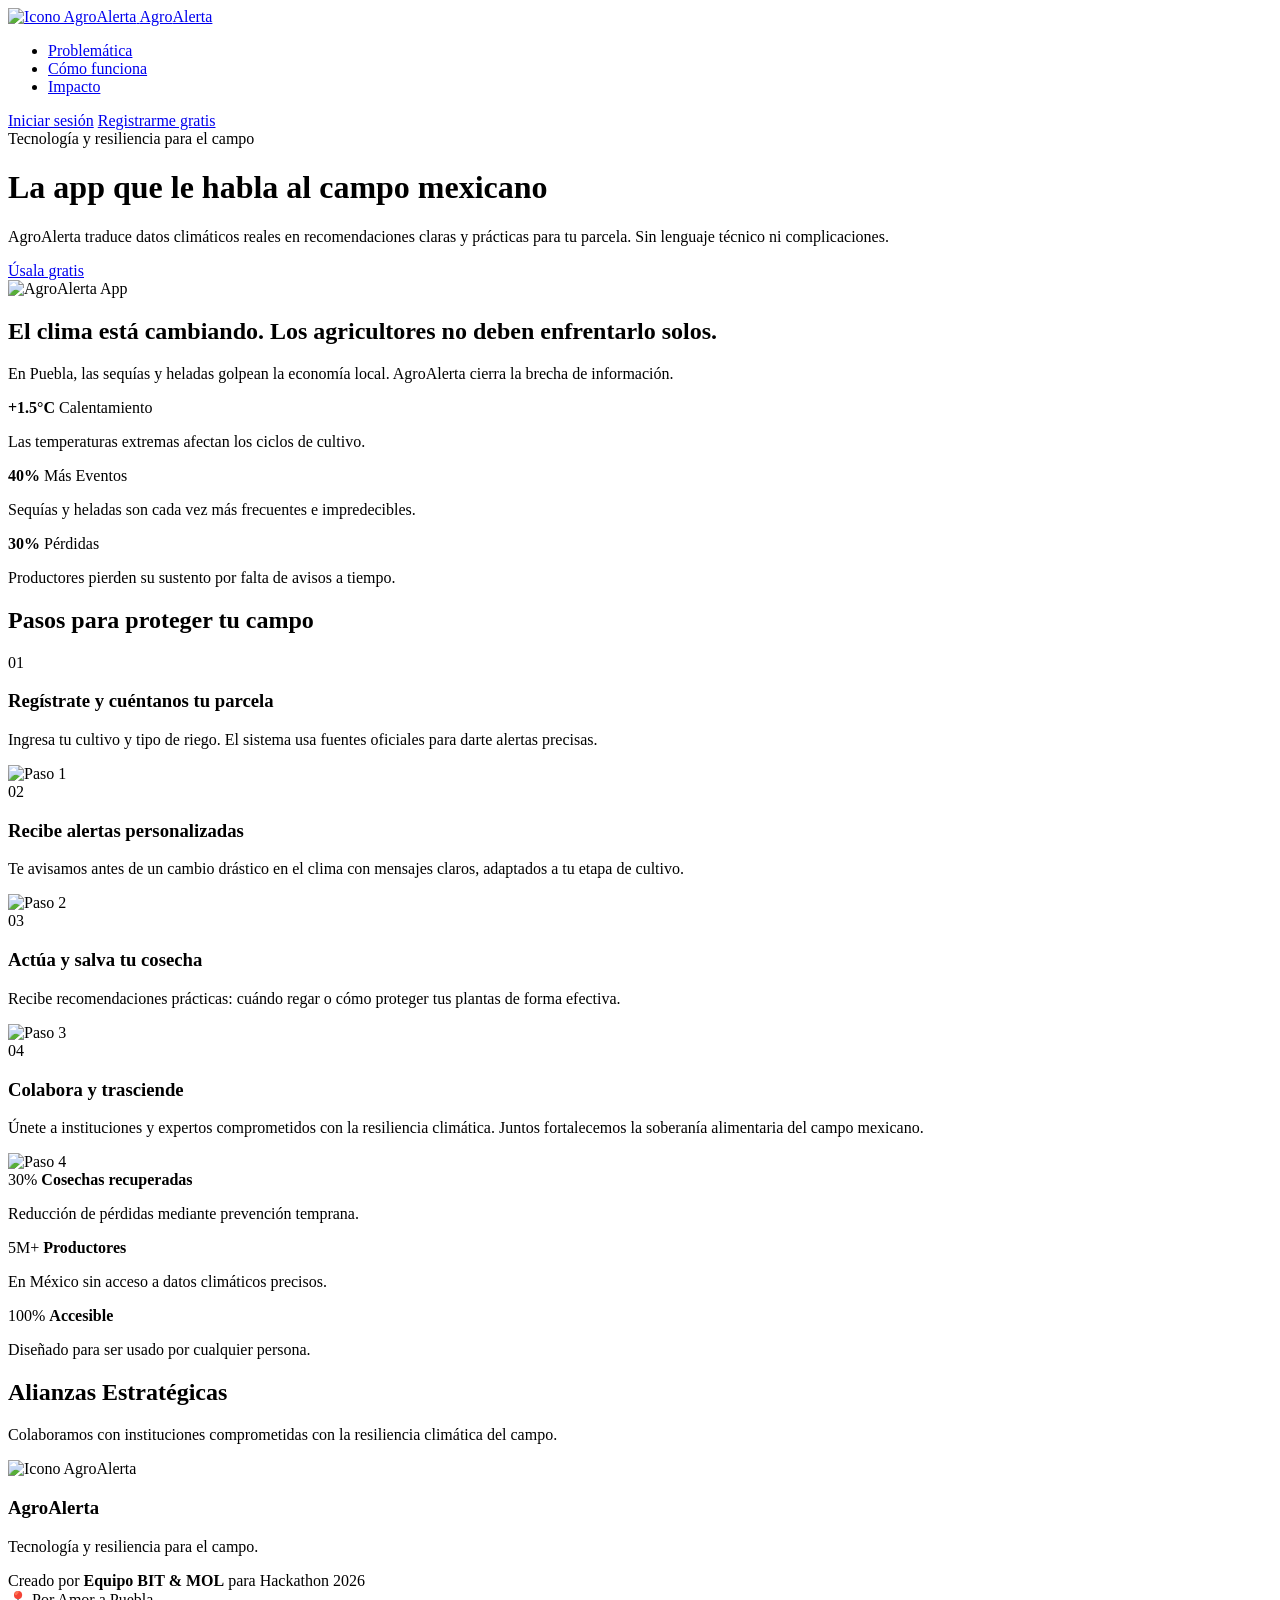
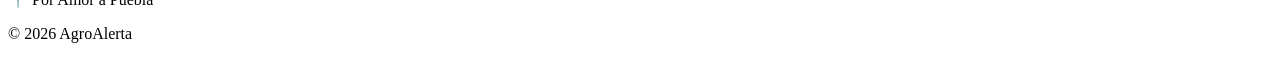
==== index.html @ 93009307 "Add files via upload" ====
<!DOCTYPE html>
<html lang="es">
<head>
    <meta charset="UTF-8">
    <meta name="viewport" content="width=device-width, initial-scale=1.0">
    <title>AgroAlerta — Resiliencia para el campo</title>
    <link rel="preconnect" href="https://fonts.googleapis.com">
    <link href="https://fonts.googleapis.com/css2?family=Plus+Jakarta+Sans:wght@400;500;600;700;800&family=Playfair+Display:wght@700;800&display=swap" rel="stylesheet">
    <link rel="stylesheet" href="css/index.css">
</head>
<body>

    <nav class="navbar">
        <div class="container nav-flex">
            <a href="#" class="logo">
                <img src="assets/images/logo.png" alt="Icono AgroAlerta" class="nav-logo-img">
                <span class="logo-text">Agro<span>Alerta</span></span>
            </a>
            <ul class="nav-links">
                <li><a href="#problema">Problemática</a></li>
                <li><a href="#funciona">Cómo funciona</a></li>
                <li><a href="#impacto">Impacto</a></li>
            </ul>
            <div class="nav-btns">
                <a href="pages/login.html" class="btn-text">Iniciar sesión</a>
                <a href="pages/registrarse.html" class="btn-primary">Registrarme gratis</a>
            </div>
        </div>
    </nav>

    <header class="hero">
        <div class="container hero-grid">
            <div class="hero-text">
                <span class="tagline">Tecnología y resiliencia para el campo</span>
                <h1>La app que le habla al campo mexicano</h1>
                <p>AgroAlerta traduce datos climáticos reales en recomendaciones claras y prácticas para tu parcela. Sin lenguaje técnico ni complicaciones.</p>
                <div class="hero-actions">
                    <a href="pages/registrarse.html" class="btn-primary btn-lg">Úsala gratis</a>
                </div>
            </div>
            <div class="hero-visual">
                <div class="visual-container">
                    <img src="assets/images/index1.png" alt="AgroAlerta App" class="hero-img-main">
                </div>
            </div>
        </div>
    </header>

    <section class="problem" id="problema">
        <div class="container">
            <div class="section-header">
                <h2 class="title-lg">El clima está cambiando. Los agricultores no deben enfrentarlo solos.</h2>
                <p>En Puebla, las sequías y heladas golpean la economía local. AgroAlerta cierra la brecha de información.</p>
            </div>
            <div class="stats-grid">
                <div class="stat-card">
                    <strong>+1.5°C</strong>
                    <span>Calentamiento</span>
                    <p>Las temperaturas extremas afectan los ciclos de cultivo.</p>
                </div>
                <div class="stat-card">
                    <strong>40%</strong>
                    <span>Más Eventos</span>
                    <p>Sequías y heladas son cada vez más frecuentes e impredecibles.</p>
                </div>
                <div class="stat-card">
                    <strong>30%</strong>
                    <span>Pérdidas</span>
                    <p>Productores pierden su sustento por falta de avisos a tiempo.</p>
                </div>
            </div>
        </div>
    </section>

    <section class="how" id="funciona">
        <div class="container">
            <h2 class="section-title">Pasos para proteger tu campo</h2>
            
            <div class="step">
                <div class="step-info">
                    <span class="n">01</span>
                    <h3>Regístrate y cuéntanos tu parcela</h3>
                    <p>Ingresa tu cultivo y tipo de riego. El sistema usa fuentes oficiales para darte alertas precisas.</p>
                </div>
                <div class="step-media"><img src="assets/images/index2.png" alt="Paso 1"></div>
            </div>

            <div class="step reverse">
                <div class="step-info">
                    <span class="n">02</span>
                    <h3>Recibe alertas personalizadas</h3>
                    <p>Te avisamos antes de un cambio drástico en el clima con mensajes claros, adaptados a tu etapa de cultivo.</p>
                </div>
                <div class="step-media"><img src="assets/images/index3.png" alt="Paso 2"></div>
            </div>

            <div class="step">
                <div class="step-info">
                    <span class="n">03</span>
                    <h3>Actúa y salva tu cosecha</h3>
                    <p>Recibe recomendaciones prácticas: cuándo regar o cómo proteger tus plantas de forma efectiva.</p>
                </div>
                <div class="step-media"><img src="assets/images/index4.png" alt="Paso 3"></div>
            </div>

            <div class="step reverse">
                <div class="step-info">
                    <span class="n">04</span>
                    <h3>Colabora y trasciende</h3>
                    <p>Únete a instituciones y expertos comprometidos con la resiliencia climática. Juntos fortalecemos la soberanía alimentaria del campo mexicano.</p>
                </div>
                <div class="step-media"><img src="assets/images/index5.png" alt="Paso 4"></div>
            </div>
        </div>
    </section>

    <section class="impact" id="impacto">
        <div class="container impact-grid">
            <div class="impact-item">
                <span class="num">30%</span>
                <strong>Cosechas recuperadas</strong>
                <p>Reducción de pérdidas mediante prevención temprana.</p>
            </div>
            <div class="impact-item">
                <span class="num">5M+</span>
                <strong>Productores</strong>
                <p>En México sin acceso a datos climáticos precisos.</p>
            </div>
            <div class="impact-item">
                <span class="num">100%</span>
                <strong>Accesible</strong>
                <p>Diseñado para ser usado por cualquier persona.</p>
            </div>
        </div>
    </section>

    <section class="alliances" id="alianzas">
        <div class="container">
            <h2 class="section-title-large">Alianzas Estratégicas</h2>
            <p class="section-sub">Colaboramos con instituciones comprometidas con la resiliencia climática del campo.</p>
        </div>
    </section>

    <footer class="footer">
        <div class="container">
            <div class="footer-top">
                <div class="footer-info">
                    <div class="footer-logo-brand">
                        <img src="assets/images/logo.png" alt="Icono AgroAlerta" class="footer-logo-img">
                        <h3>Agro<span>Alerta</span></h3>
                    </div>
                    <p>Tecnología y resiliencia para el campo.</p>
                </div>
                <div class="badge">
                    Creado por <strong>Equipo BIT & MOL</strong> para Hackathon 2026 <br>
                    <span>📍 Por Amor a Puebla</span>
                </div>
            </div>
            <div class="footer-bottom">
                <p>© 2026 AgroAlerta</p>
            </div>
        </div>
    </footer>

    <script src="js/index.js"></script>
</body>
</html>
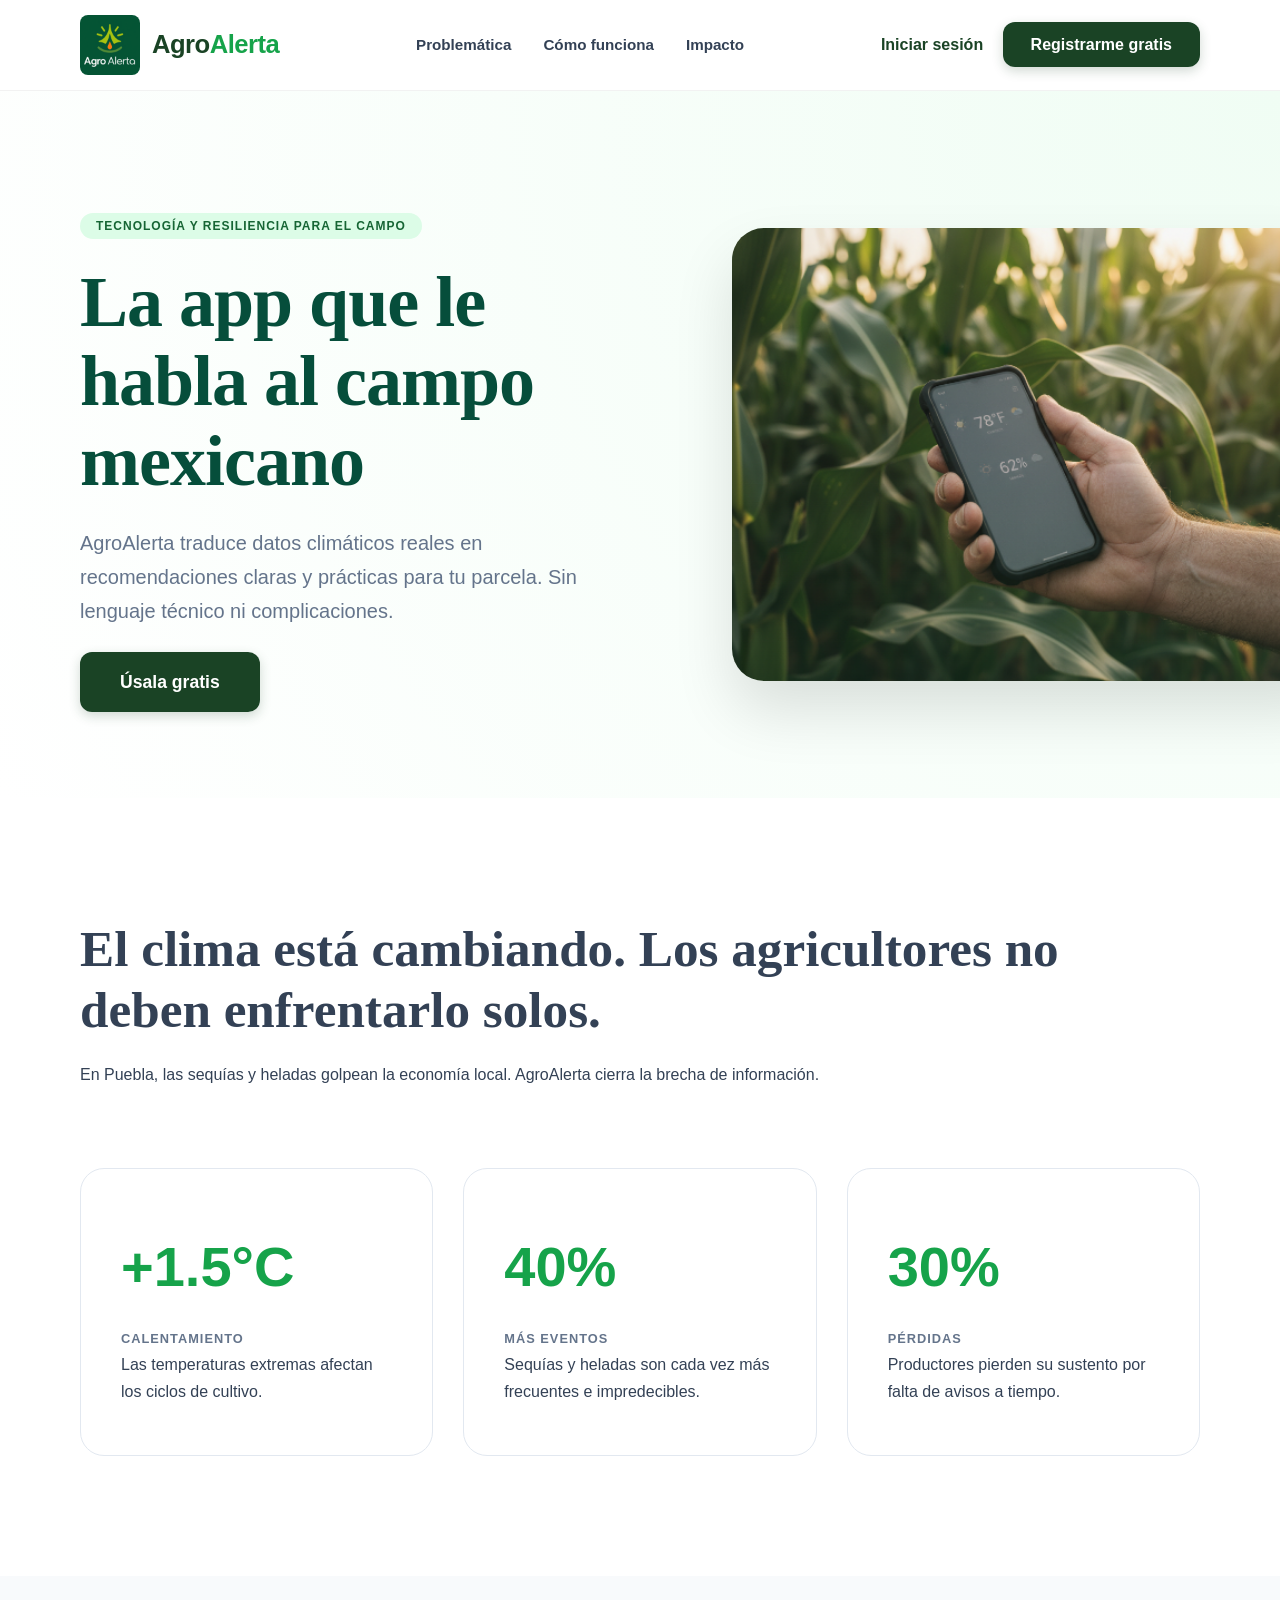
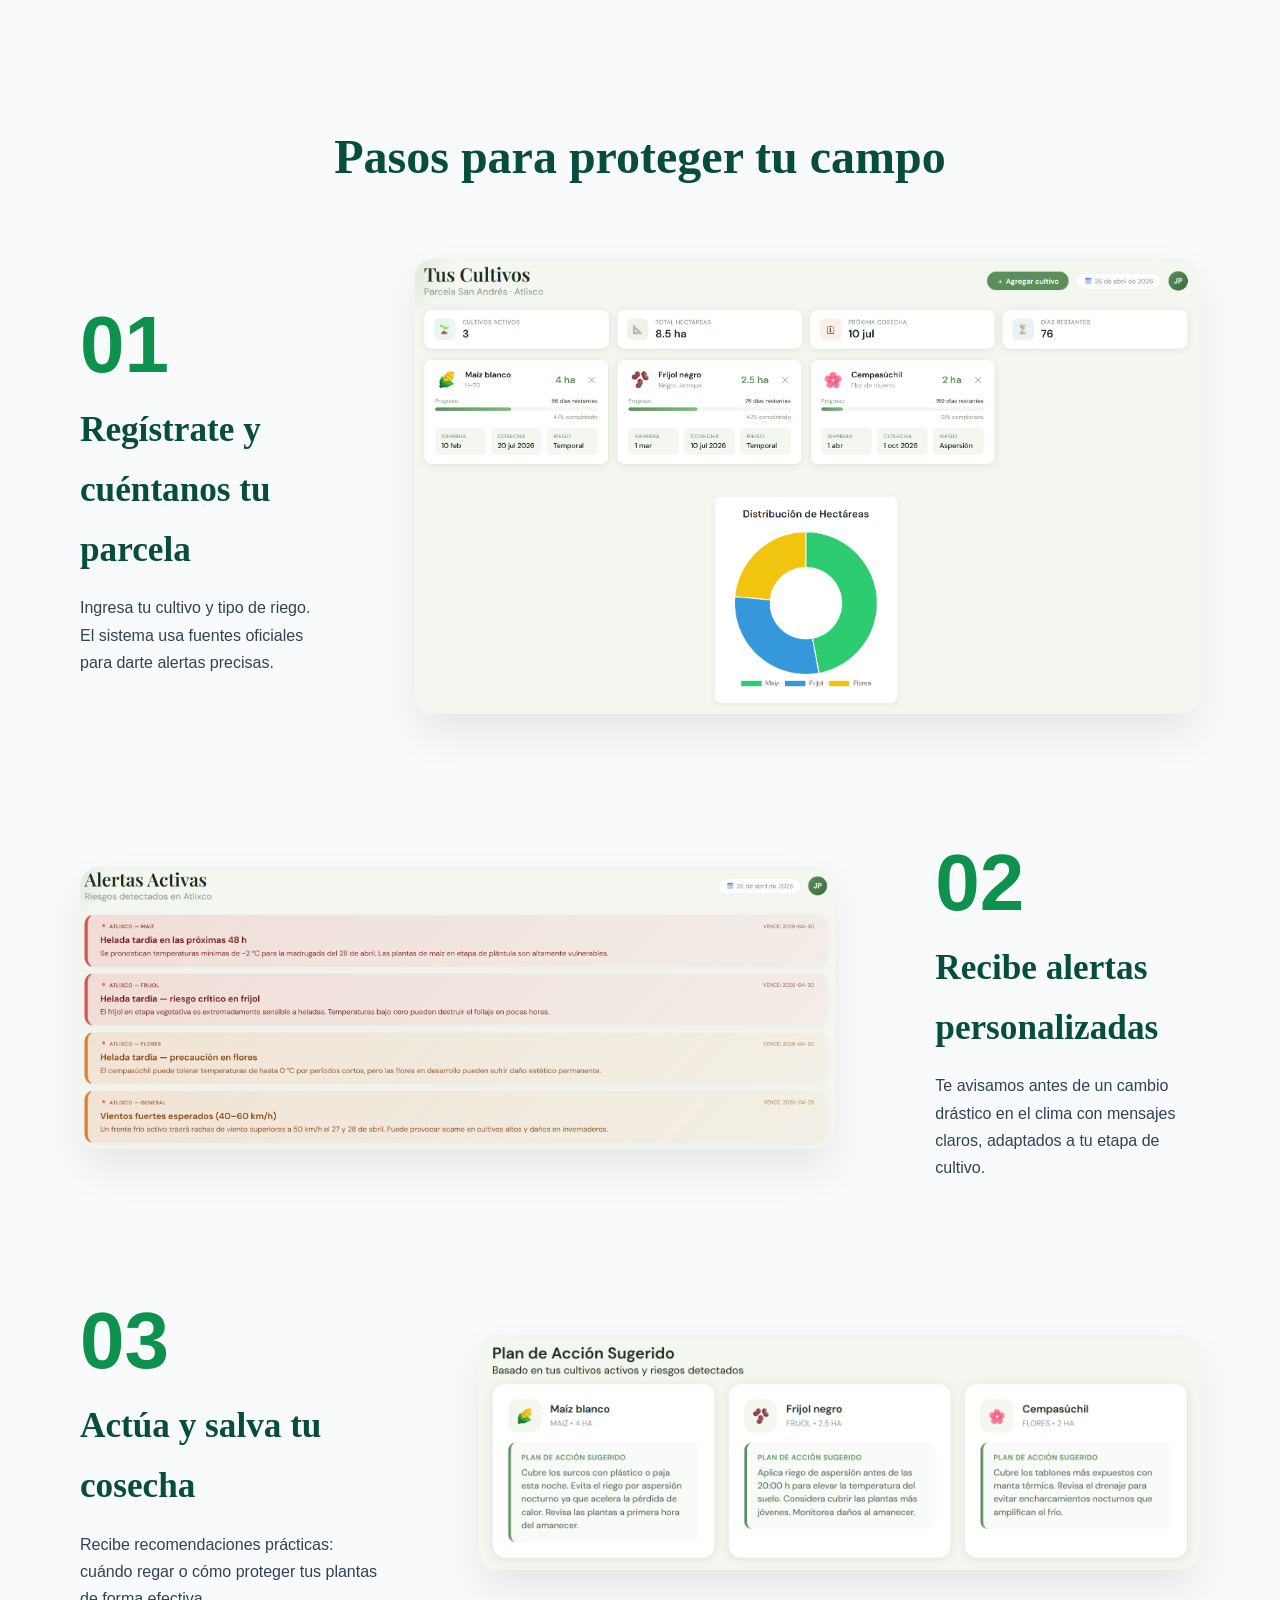
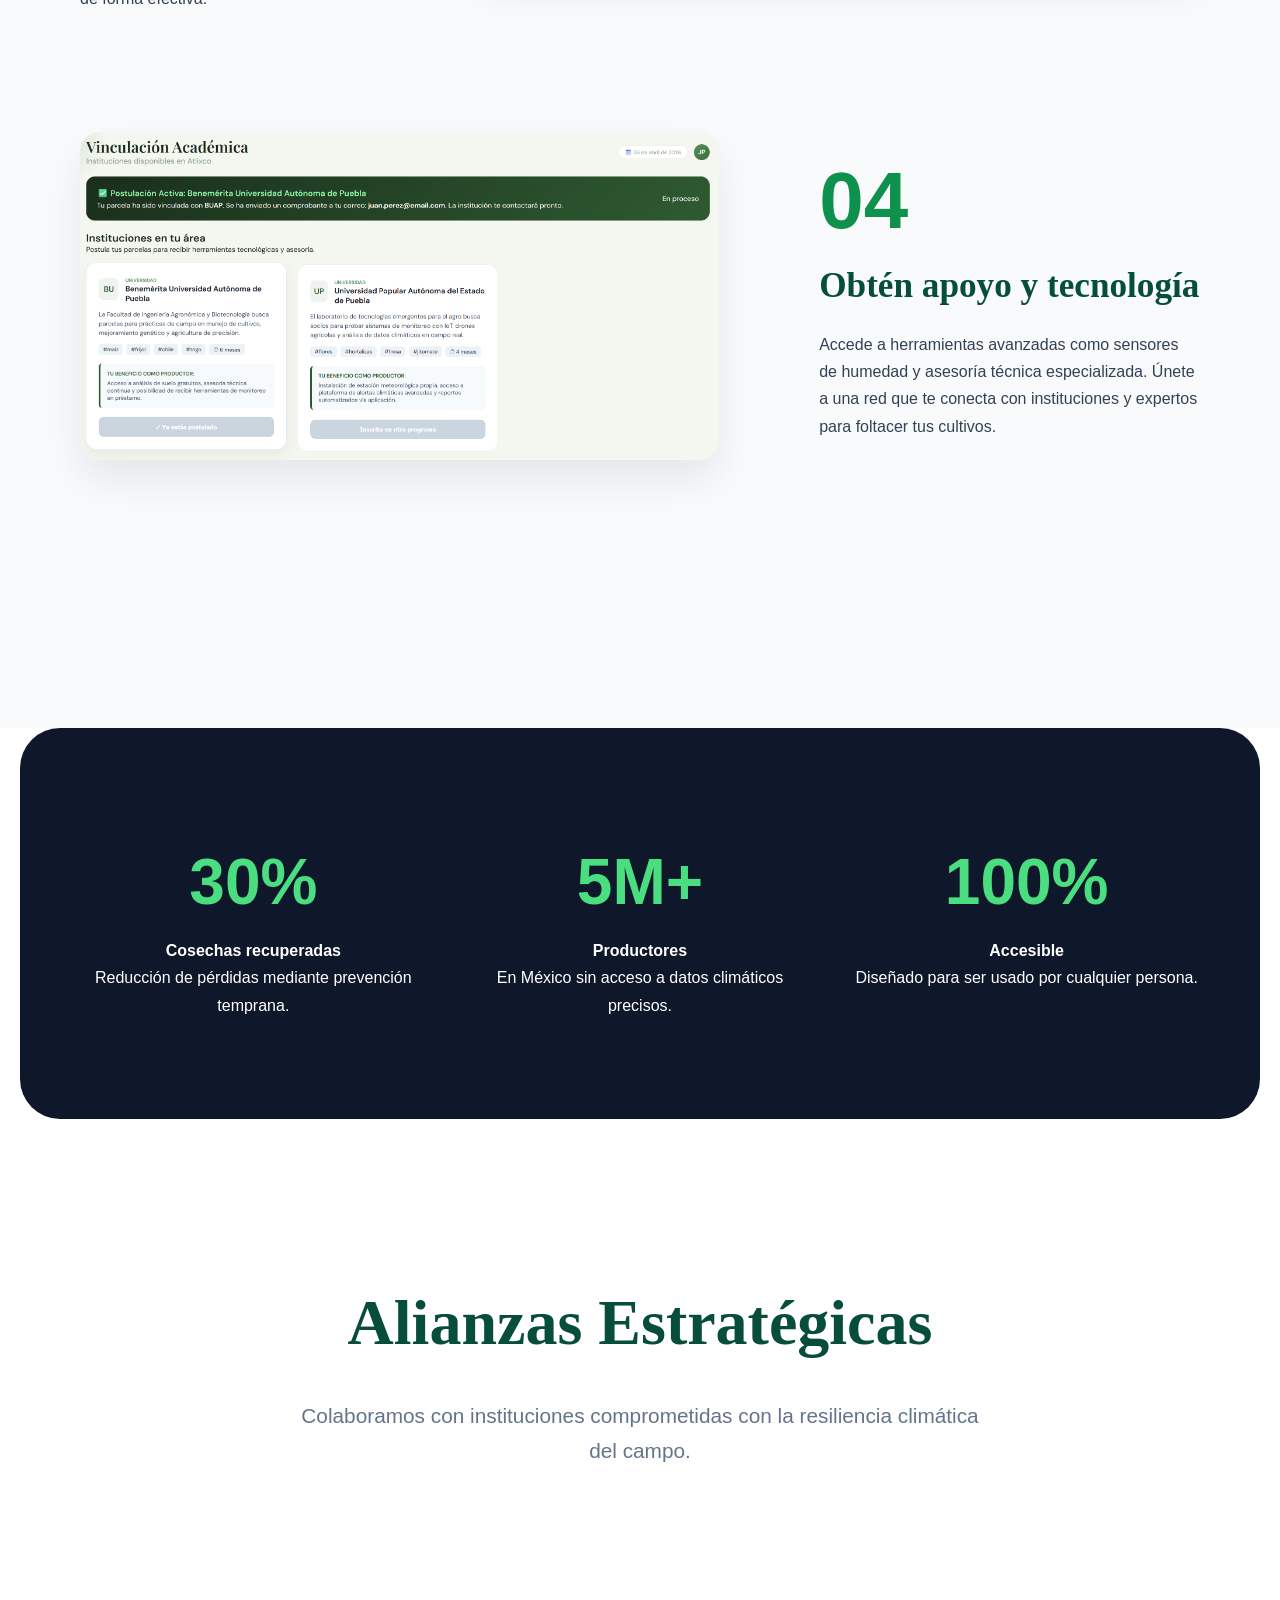
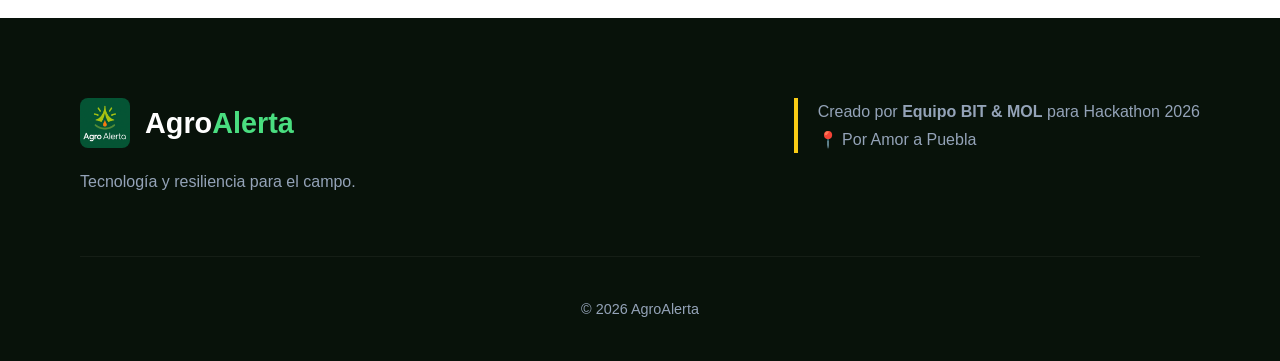
==== commit fa24460a: "Update index.html" ====
--- a/index.html
+++ b/index.html
@@ -106,8 +106,8 @@
             <div class="step reverse">
                 <div class="step-info">
                     <span class="n">04</span>
-                    <h3>Colabora y trasciende</h3>
-                    <p>Únete a instituciones y expertos comprometidos con la resiliencia climática. Juntos fortalecemos la soberanía alimentaria del campo mexicano.</p>
+                    <h3>Obtén apoyo y tecnología</h3>
+                    <p>Accede a herramientas avanzadas como sensores de humedad y asesoría técnica especializada. Únete a una red que te conecta con instituciones y expertos para foltacer tus cultivos.</p>
                 </div>
                 <div class="step-media"><img src="assets/images/index5.png" alt="Paso 4"></div>
             </div>
@@ -164,4 +164,4 @@
 
     <script src="js/index.js"></script>
 </body>
-</html>+</html>
--- a/css/index.css
+++ b/css/index.css
@@ -0,0 +1,185 @@
+:root {
+    --primary: #1a4325;
+    --accent: #facc15;
+    --dark: #0f172a;
+    --bg-light: #f1f5f9;
+    --white: #ffffff;
+    --text-main: #334155;
+    --text-heading: #064e3b;
+    --gray: #64748b;
+}
+
+* { margin: 0; padding: 0; box-sizing: border-box; }
+html { scroll-behavior: smooth; }
+body { 
+    font-family: 'Plus Jakarta Sans', sans-serif; 
+    color: var(--text-main); 
+    line-height: 1.7; 
+    background: var(--white);
+    -webkit-font-smoothing: antialiased;
+}
+.container { max-width: 1200px; margin: 0 auto; padding: 0 40px; }
+
+/* Navbar */
+.navbar { 
+    padding: 15px 0; 
+    position: sticky; 
+    top: 0; 
+    background: rgba(255,255,255,0.85); 
+    backdrop-filter: blur(15px); 
+    z-index: 1000; 
+    border-bottom: 1px solid rgba(0,0,0,0.05); 
+}
+.nav-flex { display: flex; justify-content: space-between; align-items: center; }
+
+/* Estilo del Logo en Nav (Flex para icono + texto) */
+.logo { 
+    display: flex;
+    align-items: center;
+    gap: 12px; /* Espacio entre icono y texto */
+    text-decoration: none; 
+}
+
+.nav-logo-img {
+    height: 60px; 
+    width: auto;
+    display: block;
+    border-radius: 8px; /* Esquinas un poco redondeadas */
+}
+
+.logo-text { 
+    font-size: 1.6rem; 
+    font-weight: 800; 
+    color: var(--primary); 
+    letter-spacing: -0.5px; 
+}
+.logo-text span { color: #16a34a; }
+
+.nav-links { display: flex; list-style: none; gap: 32px; }
+.nav-links a { text-decoration: none; color: var(--text-main); font-weight: 600; font-size: 0.95rem; transition: 0.3s; }
+.nav-links a:hover { color: #16a34a; }
+
+/* Botones */
+.btn-primary { 
+    background: var(--primary); 
+    color: white; 
+    padding: 14px 28px; 
+    border-radius: 12px; 
+    text-decoration: none; 
+    font-weight: 700; 
+    transition: all 0.3s cubic-bezier(0.4, 0, 0.2, 1); 
+    border: none;
+    box-shadow: 0 4px 12px rgba(26, 67, 37, 0.2);
+}
+.btn-primary:hover { 
+    transform: translateY(-3px); 
+    box-shadow: 0 8px 20px rgba(26, 67, 37, 0.3);
+    background: #112d19;
+}
+.btn-text { text-decoration: none; color: var(--primary); font-weight: 700; margin-right: 15px; }
+.btn-lg { padding: 20px 40px; font-size: 1.1rem; }
+
+/* Hero */
+.hero { padding: 120px 0 100px; background: radial-gradient(circle at top right, #f0fdf4, #ffffff); }
+.hero-grid { display: grid; grid-template-columns: 1.1fr 0.9fr; gap: 80px; align-items: center; }
+.tagline { 
+    background: #dcfce7; 
+    color: #166534; 
+    padding: 6px 16px; 
+    border-radius: 100px; 
+    font-weight: 800; 
+    text-transform: uppercase; 
+    font-size: 0.75rem; 
+    letter-spacing: 1px; 
+}
+.hero h1 { 
+    font-family: 'Playfair Display', serif; 
+    font-size: 4.5rem; 
+    color: var(--text-heading); 
+    line-height: 1.1; 
+    margin: 25px 0; 
+    letter-spacing: -1px;
+}
+.hero p { font-size: 1.25rem; color: var(--gray); margin-bottom: 40px; max-width: 90%; }
+.hero-img-main { width: 130%; border-radius: 32px; box-shadow: 0 30px 60px rgba(0,0,0,0.12); display: block; }
+
+/* Secciones */
+.section-title { 
+    text-align: center; 
+    font-family: 'Playfair Display', serif;
+    font-size: 3rem; 
+    margin-bottom: 60px; 
+    color: var(--text-heading); 
+}
+.section-title-large {
+    text-align: center;
+    font-family: 'Playfair Display', serif;
+    font-size: 4rem; 
+    color: var(--text-heading);
+    margin-bottom: 20px;
+}
+
+/* Problema */
+.problem { padding: 120px 0; }
+.title-lg { font-family: 'Playfair Display', serif; font-size: 3.2rem; line-height: 1.2; margin-bottom: 20px; }
+.stats-grid { display: grid; grid-template-columns: repeat(3, 1fr); gap: 30px; margin-top: 80px; }
+.stat-card { 
+    padding: 50px 40px; 
+    border-radius: 24px; 
+    background: var(--white); 
+    border: 1px solid #e2e8f0;
+    transition: 0.4s;
+}
+.stat-card:hover { border-color: #16a34a; transform: translateY(-10px); box-shadow: 0 20px 40px rgba(0,0,0,0.05); }
+.stat-card strong { font-size: 3.5rem; color: #16a34a; display: block; margin-bottom: 10px; }
+.stat-card span { font-weight: 800; text-transform: uppercase; font-size: 0.8rem; color: var(--gray); letter-spacing: 1px; }
+
+/* Pasos */
+.how { padding: 140px 0; background: #f8fafc; }
+.step { display: flex; align-items: center; gap: 100px; margin-bottom: 120px; }
+.step.reverse { flex-direction: row-reverse; }
+.step-info .n { font-size: 5rem; font-weight: 900; color: #0f914e; display: block; line-height: 1; }
+.step-info h3 { font-family: 'Playfair Display', serif; font-size: 2.2rem; margin: 15px 0; color: var(--text-heading); }
+.step-media img { width: 100%; border-radius: 20px; box-shadow: 0 20px 40px rgba(0,0,0,0.08); }
+
+/* Impacto */
+.impact { padding: 100px 0; background: var(--dark); color: white; border-radius: 40px; margin: 0 20px; }
+.impact-grid { display: grid; grid-template-columns: repeat(3, 1fr); gap: 40px; text-align: center; }
+.num { font-size: 4rem; font-weight: 800; color: #4ade80; display: block; }
+
+/* Alianzas */
+.alliances { padding: 150px 0; text-align: center; }
+.section-sub { font-size: 1.3rem; color: var(--gray); max-width: 700px; margin: 0 auto; }
+
+/* Footer */
+.footer { padding: 80px 0 40px; background: #08120a; color: #94a3b8; }
+.footer-top { display: flex; justify-content: space-between; align-items: flex-start; margin-bottom: 60px; }
+
+/* Estilo del Bloque Logo en Footer */
+.footer-logo-brand {
+    display: flex;
+    align-items: center;
+    gap: 15px;
+    margin-bottom: 20px;
+}
+
+.footer-logo-img {
+    height: 50px; 
+    width: auto;
+    display: block;
+    border-radius: 8px; /* Esquinas un poco redondeadas */
+}
+
+.footer-logo-brand h3 { color: white; font-size: 1.8rem; margin: 0; }
+.footer-logo-brand h3 span { color: #4ade80; }
+
+.badge { border-left: 4px solid var(--accent); padding-left: 20px; text-align: left; }
+.footer-bottom { padding-top: 40px; border-top: 1px solid rgba(255,255,255,0.05); text-align: center; font-size: 0.9rem; }
+
+/* Responsive */
+@media (max-width: 992px) {
+    .hero-grid, .step, .step.reverse, .stats-grid, .impact-grid { grid-template-columns: 1fr; gap: 50px; text-align: center; }
+    .hero h1 { font-size: 3.2rem; }
+    .hero-img-main { max-width: 400px; margin: 0 auto; }
+    .logo, .footer-logo-brand { justify-content: center; }
+}
